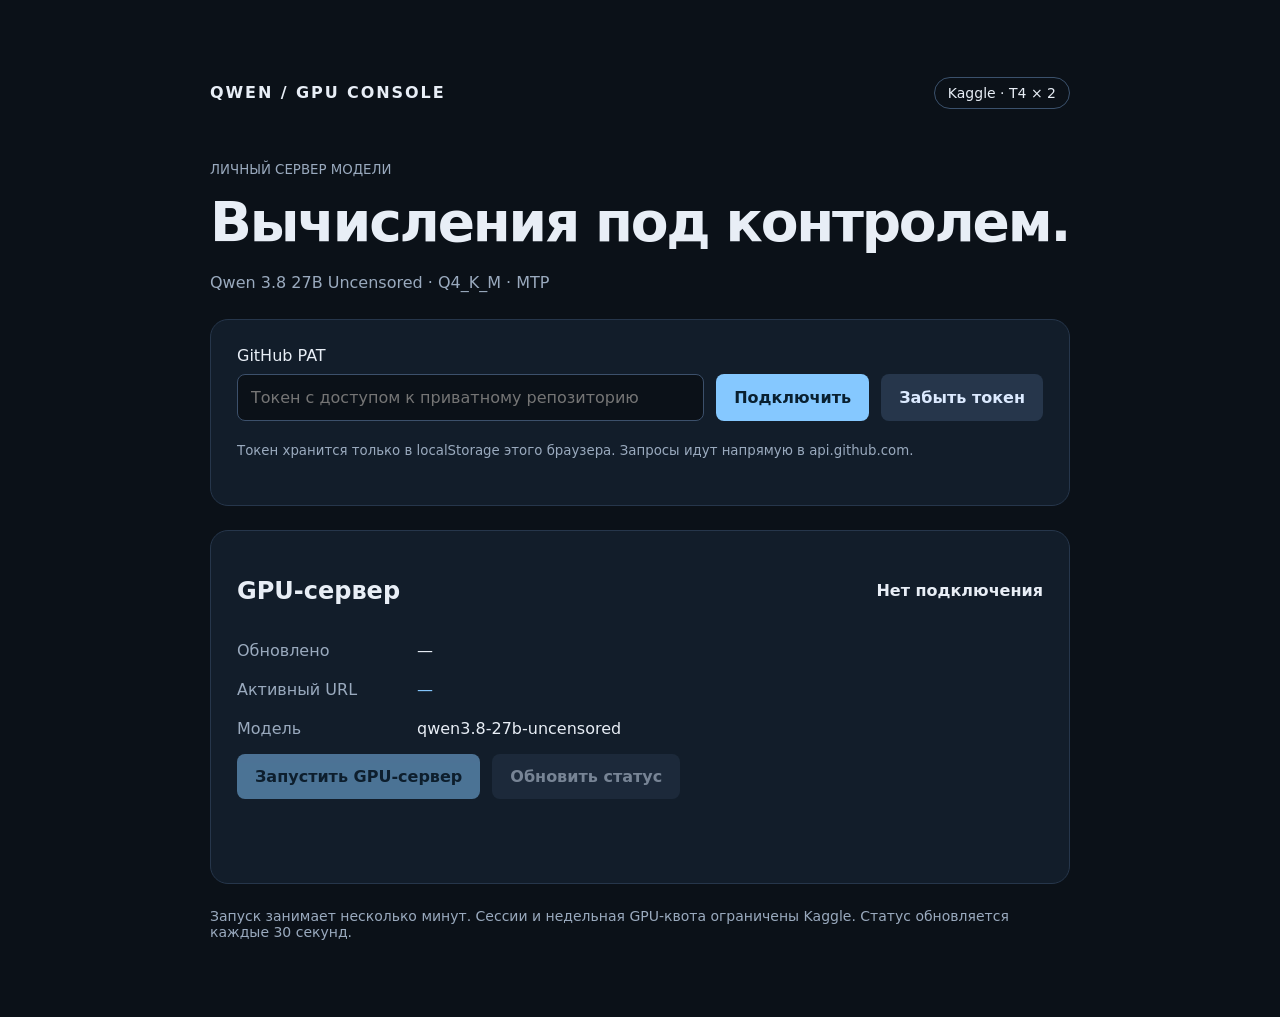
==== index.html @ e949f156 "Detect stale online heartbeat after five minutes" ====
<!doctype html>
<html lang="ru"><meta charset="utf-8"><meta name="viewport" content="width=device-width,initial-scale=1"><meta name="referrer" content="no-referrer"><title>Qwen · GPU Console</title>
<style>:root{color-scheme:dark;font:16px system-ui;background:#0b1118;color:#e8eef6}*{box-sizing:border-box}body{margin:0;padding:6vw 20px}main{max-width:860px;margin:auto}header{display:flex;justify-content:space-between;align-items:center;margin-bottom:50px}.brand{font-weight:750;letter-spacing:.12em}.muted,small{color:#9aaabe}h1{font-size:clamp(32px,6vw,55px);letter-spacing:-.04em;margin:12px 0}p{line-height:1.6}section{background:#121d2a;border:1px solid #26364b;border-radius:18px;padding:26px;margin:24px 0}.row{display:flex;gap:12px;flex-wrap:wrap}label{display:block;margin-bottom:9px}input{background:#0b1118;border:1px solid #3c506b;color:#fff;border-radius:8px;padding:13px;font:inherit;flex:1;min-width:180px}button{font:inherit;font-weight:650;padding:13px 18px;border:0;border-radius:8px;background:#85c8ff;color:#092030;cursor:pointer}button.secondary{background:#26364b;color:#dceaff}button:disabled{opacity:.5;cursor:wait}dl{display:grid;grid-template-columns:160px 1fr;gap:20px}dt{color:#9aaabe}dd{margin:0;overflow-wrap:anywhere}a{color:#85c8ff}.badge{border:1px solid #3b516c;border-radius:30px;padding:7px 13px;font-size:14px}#feedback{min-height:26px;color:#a8d4ff;white-space:pre-wrap}footer{font-size:14px;color:#9aaabe}input:focus-visible,button:focus-visible,a:focus-visible{outline:3px solid #85c8ff;outline-offset:3px}@media(max-width:530px){dl{grid-template-columns:1fr;gap:8px}dd{margin-bottom:16px}section{padding:20px}}</style>
<main><header><span class="brand">QWEN / GPU CONSOLE</span><span class="badge">Kaggle · T4 × 2</span></header><small>ЛИЧНЫЙ СЕРВЕР МОДЕЛИ</small><h1>Вычисления под контролем.</h1><p class="muted">Qwen 3.8 27B Uncensored · Q4_K_M · MTP</p>
<section><label for="pat">GitHub PAT</label><div class="row"><input id="pat" type="password" autocomplete="off" placeholder="Токен с доступом к приватному репозиторию"><button id="connect">Подключить</button><button class="secondary" id="forget">Забыть токен</button></div><p><small>Токен хранится только в localStorage этого браузера. Запросы идут напрямую в api.github.com.</small></p></section>
<section aria-labelledby="statusTitle"><div class="row" style="justify-content:space-between;align-items:center"><h2 id="statusTitle">GPU-сервер</h2><strong id="state" role="status">Нет подключения</strong></div><dl><dt>Обновлено</dt><dd id="updated">—</dd><dt>Активный URL</dt><dd><a id="url" target="_blank" rel="noopener noreferrer">—</a></dd><dt>Модель</dt><dd>qwen3.8-27b-uncensored</dd></dl><div class="row"><button id="start" disabled>Запустить GPU-сервер</button><button class="secondary" id="refresh" disabled>Обновить статус</button></div><p id="feedback" aria-live="polite"></p></section><footer>Запуск занимает несколько минут. Сессии и недельная GPU-квота ограничены Kaggle. Статус обновляется каждые 30 секунд.</footer></main>
<script>
'use strict';
const $=id=>document.getElementById(id), storageKey='kaggle-qwen-github-pat';let owner='',busy=false;
$('pat').value=localStorage.getItem(storageKey)||'';
async function api(path,options={}){const token=$('pat').value.trim();if(!token)throw Error('Введите GitHub PAT.');const r=await fetch('https://api.github.com'+path,{...options,cache:'no-store',headers:{Accept:'application/vnd.github+json',Authorization:'Bearer '+token,'X-GitHub-Api-Version':'2022-11-28',...options.headers}});if(!r.ok)throw Error('GitHub API '+r.status+(r.status===401?' — проверьте токен':r.status===404?' — проверьте доступ к репозиторию':''));return r.status===204?null:r.json()}
async function connect(){owner=(await api('/user')).login;localStorage.setItem(storageKey,$('pat').value.trim());$('refresh').disabled=false;await refresh()}
async function refresh(){if(!owner)return;const file=await api('/repos/'+encodeURIComponent(owner)+'/kaggle-qwen/contents/status.json');const bytes=Uint8Array.from(atob(file.content.replace(/\s/g,'')),c=>c.charCodeAt(0));const s=JSON.parse(new TextDecoder().decode(bytes));const stale=['online','starting','queued','reconnecting'].includes(s.status)&&(!s.updated_at||Date.now()-Date.parse(s.updated_at)>(s.status==='online'?300000:1800000));$('state').textContent=stale?'Нет свежего сигнала':({online:'Работает',offline:'Выключен',queued:'В очереди',starting:'Запускается',reconnecting:'Переподключается',error:'Ошибка'}[s.status]||s.status);$('updated').textContent=s.updated_at?new Date(s.updated_at).toLocaleString():'—';const link=$('url');link.textContent='—';link.removeAttribute('href');if(s.url&&s.status==='online'&&!stale){const url=new URL(s.url);if(url.protocol!=='https:')throw Error('Некорректный URL сервера');link.textContent=url.href;link.href=url.href} $('start').disabled=busy||(!stale&&['queued','starting','reconnecting','online'].includes(s.status));$('feedback').textContent=s.message||''}
async function guard(fn){try{await fn()}catch(e){$('feedback').textContent=e.message}}
$('connect').onclick=()=>guard(connect);$('refresh').onclick=()=>guard(refresh);$('forget').onclick=()=>{localStorage.removeItem(storageKey);$('pat').value='';owner='';$('state').textContent='Нет подключения';$('start').disabled=true;$('refresh').disabled=true;$('url').removeAttribute('href');$('url').textContent='—';$('feedback').textContent='Токен удалён из этого браузера.'};
$('start').onclick=()=>guard(async()=>{busy=true;$('start').disabled=true;try{await api('/repos/'+encodeURIComponent(owner)+'/kaggle-qwen/actions/workflows/start.yml/dispatches',{method:'POST',body:JSON.stringify({ref:'main'}),headers:{'Content-Type':'application/json'}});$('feedback').textContent='Запуск отправлен. Ожидайте готовности GPU-сервера.'}finally{busy=false;setTimeout(()=>guard(refresh),5000)}});
setInterval(()=>guard(refresh),30000);if($('pat').value)guard(connect);
</script></html>
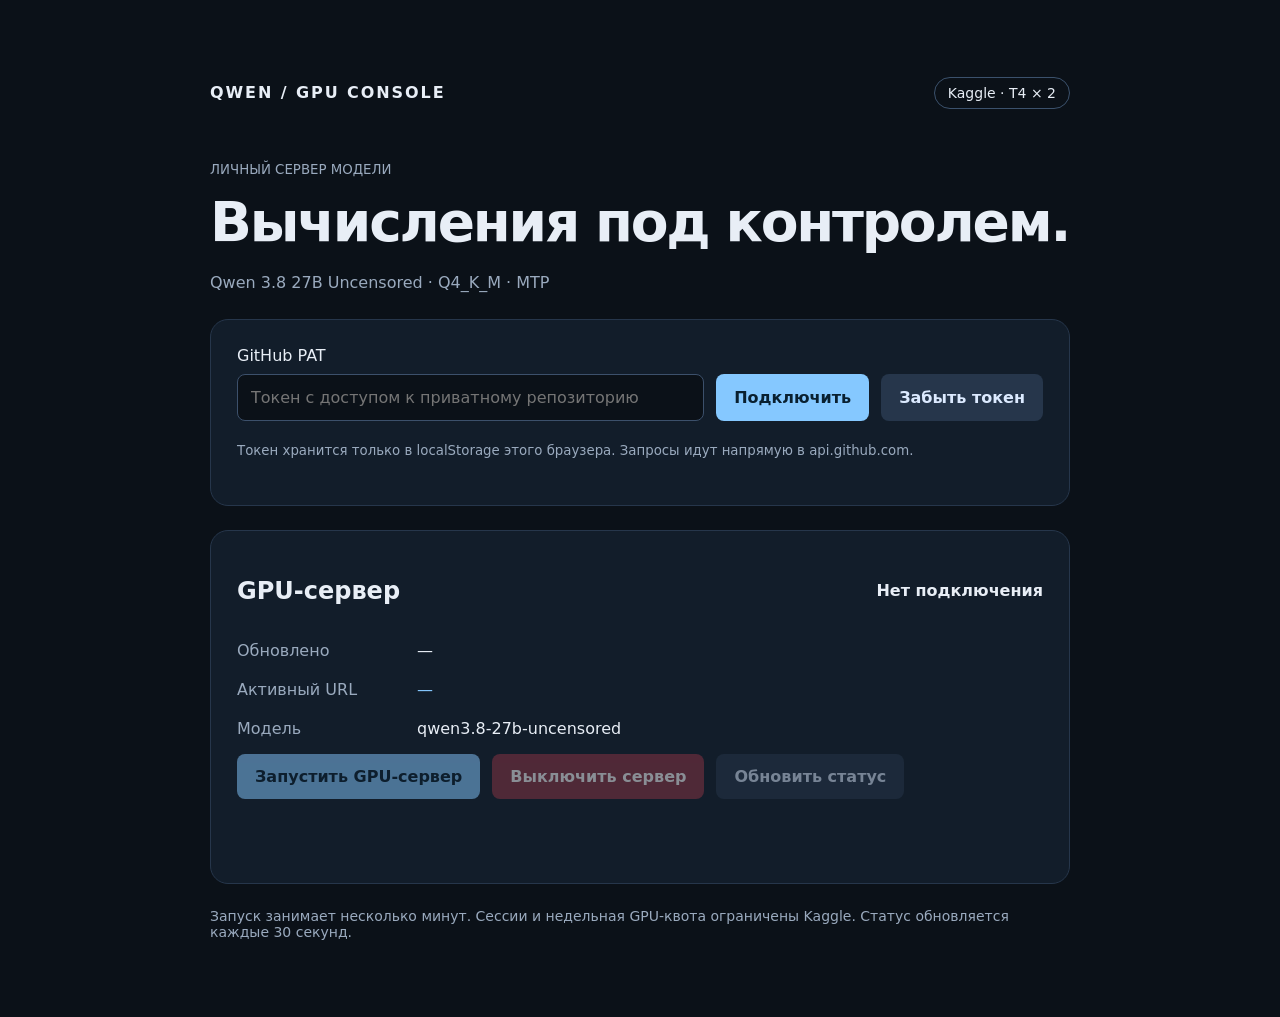
==== commit b193ffe6: "Add a separate GPU server shutdown button" ====
--- a/index.html
+++ b/index.html
@@ -1,19 +1,20 @@
 <!doctype html>
 <html lang="ru"><meta charset="utf-8"><meta name="viewport" content="width=device-width,initial-scale=1"><meta name="referrer" content="no-referrer"><title>Qwen · GPU Console</title>
-<style>:root{color-scheme:dark;font:16px system-ui;background:#0b1118;color:#e8eef6}*{box-sizing:border-box}body{margin:0;padding:6vw 20px}main{max-width:860px;margin:auto}header{display:flex;justify-content:space-between;align-items:center;margin-bottom:50px}.brand{font-weight:750;letter-spacing:.12em}.muted,small{color:#9aaabe}h1{font-size:clamp(32px,6vw,55px);letter-spacing:-.04em;margin:12px 0}p{line-height:1.6}section{background:#121d2a;border:1px solid #26364b;border-radius:18px;padding:26px;margin:24px 0}.row{display:flex;gap:12px;flex-wrap:wrap}label{display:block;margin-bottom:9px}input{background:#0b1118;border:1px solid #3c506b;color:#fff;border-radius:8px;padding:13px;font:inherit;flex:1;min-width:180px}button{font:inherit;font-weight:650;padding:13px 18px;border:0;border-radius:8px;background:#85c8ff;color:#092030;cursor:pointer}button.secondary{background:#26364b;color:#dceaff}button:disabled{opacity:.5;cursor:wait}dl{display:grid;grid-template-columns:160px 1fr;gap:20px}dt{color:#9aaabe}dd{margin:0;overflow-wrap:anywhere}a{color:#85c8ff}.badge{border:1px solid #3b516c;border-radius:30px;padding:7px 13px;font-size:14px}#feedback{min-height:26px;color:#a8d4ff;white-space:pre-wrap}footer{font-size:14px;color:#9aaabe}input:focus-visible,button:focus-visible,a:focus-visible{outline:3px solid #85c8ff;outline-offset:3px}@media(max-width:530px){dl{grid-template-columns:1fr;gap:8px}dd{margin-bottom:16px}section{padding:20px}}</style>
+<style>:root{color-scheme:dark;font:16px system-ui;background:#0b1118;color:#e8eef6}*{box-sizing:border-box}body{margin:0;padding:6vw 20px}main{max-width:860px;margin:auto}header{display:flex;justify-content:space-between;align-items:center;margin-bottom:50px}.brand{font-weight:750;letter-spacing:.12em}.muted,small{color:#9aaabe}h1{font-size:clamp(32px,6vw,55px);letter-spacing:-.04em;margin:12px 0}p{line-height:1.6}section{background:#121d2a;border:1px solid #26364b;border-radius:18px;padding:26px;margin:24px 0}.row{display:flex;gap:12px;flex-wrap:wrap}label{display:block;margin-bottom:9px}input{background:#0b1118;border:1px solid #3c506b;color:#fff;border-radius:8px;padding:13px;font:inherit;flex:1;min-width:180px}button{font:inherit;font-weight:650;padding:13px 18px;border:0;border-radius:8px;background:#85c8ff;color:#092030;cursor:pointer}button.danger{background:#8d3544;color:#fff}button.secondary{background:#26364b;color:#dceaff}button:disabled{opacity:.5;cursor:wait}dl{display:grid;grid-template-columns:160px 1fr;gap:20px}dt{color:#9aaabe}dd{margin:0;overflow-wrap:anywhere}a{color:#85c8ff}.badge{border:1px solid #3b516c;border-radius:30px;padding:7px 13px;font-size:14px}#feedback{min-height:26px;color:#a8d4ff;white-space:pre-wrap}footer{font-size:14px;color:#9aaabe}input:focus-visible,button:focus-visible,a:focus-visible{outline:3px solid #85c8ff;outline-offset:3px}@media(max-width:530px){dl{grid-template-columns:1fr;gap:8px}dd{margin-bottom:16px}section{padding:20px}}</style>
 <main><header><span class="brand">QWEN / GPU CONSOLE</span><span class="badge">Kaggle · T4 × 2</span></header><small>ЛИЧНЫЙ СЕРВЕР МОДЕЛИ</small><h1>Вычисления под контролем.</h1><p class="muted">Qwen 3.8 27B Uncensored · Q4_K_M · MTP</p>
 <section><label for="pat">GitHub PAT</label><div class="row"><input id="pat" type="password" autocomplete="off" placeholder="Токен с доступом к приватному репозиторию"><button id="connect">Подключить</button><button class="secondary" id="forget">Забыть токен</button></div><p><small>Токен хранится только в localStorage этого браузера. Запросы идут напрямую в api.github.com.</small></p></section>
-<section aria-labelledby="statusTitle"><div class="row" style="justify-content:space-between;align-items:center"><h2 id="statusTitle">GPU-сервер</h2><strong id="state" role="status">Нет подключения</strong></div><dl><dt>Обновлено</dt><dd id="updated">—</dd><dt>Активный URL</dt><dd><a id="url" target="_blank" rel="noopener noreferrer">—</a></dd><dt>Модель</dt><dd>qwen3.8-27b-uncensored</dd></dl><div class="row"><button id="start" disabled>Запустить GPU-сервер</button><button class="secondary" id="refresh" disabled>Обновить статус</button></div><p id="feedback" aria-live="polite"></p></section><footer>Запуск занимает несколько минут. Сессии и недельная GPU-квота ограничены Kaggle. Статус обновляется каждые 30 секунд.</footer></main>
+<section aria-labelledby="statusTitle"><div class="row" style="justify-content:space-between;align-items:center"><h2 id="statusTitle">GPU-сервер</h2><strong id="state" role="status">Нет подключения</strong></div><dl><dt>Обновлено</dt><dd id="updated">—</dd><dt>Активный URL</dt><dd><a id="url" target="_blank" rel="noopener noreferrer">—</a></dd><dt>Модель</dt><dd>qwen3.8-27b-uncensored</dd></dl><div class="row"><button id="start" disabled>Запустить GPU-сервер</button><button class="danger" id="stop" disabled>Выключить сервер</button><button class="secondary" id="refresh" disabled>Обновить статус</button></div><p id="feedback" aria-live="polite"></p></section><footer>Запуск занимает несколько минут. Сессии и недельная GPU-квота ограничены Kaggle. Статус обновляется каждые 30 секунд.</footer></main>
 <script>
 'use strict';
 const $=id=>document.getElementById(id), storageKey='kaggle-qwen-github-pat';let owner='',busy=false;
 $('pat').value=localStorage.getItem(storageKey)||'';
 async function api(path,options={}){const token=$('pat').value.trim();if(!token)throw Error('Введите GitHub PAT.');const r=await fetch('https://api.github.com'+path,{...options,cache:'no-store',headers:{Accept:'application/vnd.github+json',Authorization:'Bearer '+token,'X-GitHub-Api-Version':'2022-11-28',...options.headers}});if(!r.ok)throw Error('GitHub API '+r.status+(r.status===401?' — проверьте токен':r.status===404?' — проверьте доступ к репозиторию':''));return r.status===204?null:r.json()}
 async function connect(){owner=(await api('/user')).login;localStorage.setItem(storageKey,$('pat').value.trim());$('refresh').disabled=false;await refresh()}
-async function refresh(){if(!owner)return;const file=await api('/repos/'+encodeURIComponent(owner)+'/kaggle-qwen/contents/status.json');const bytes=Uint8Array.from(atob(file.content.replace(/\s/g,'')),c=>c.charCodeAt(0));const s=JSON.parse(new TextDecoder().decode(bytes));const stale=['online','starting','queued','reconnecting'].includes(s.status)&&(!s.updated_at||Date.now()-Date.parse(s.updated_at)>(s.status==='online'?300000:1800000));$('state').textContent=stale?'Нет свежего сигнала':({online:'Работает',offline:'Выключен',queued:'В очереди',starting:'Запускается',reconnecting:'Переподключается',error:'Ошибка'}[s.status]||s.status);$('updated').textContent=s.updated_at?new Date(s.updated_at).toLocaleString():'—';const link=$('url');link.textContent='—';link.removeAttribute('href');if(s.url&&s.status==='online'&&!stale){const url=new URL(s.url);if(url.protocol!=='https:')throw Error('Некорректный URL сервера');link.textContent=url.href;link.href=url.href} $('start').disabled=busy||(!stale&&['queued','starting','reconnecting','online'].includes(s.status));$('feedback').textContent=s.message||''}
+async function refresh(){if(!owner)return;const file=await api('/repos/'+encodeURIComponent(owner)+'/kaggle-qwen/contents/status.json');const bytes=Uint8Array.from(atob(file.content.replace(/\s/g,'')),c=>c.charCodeAt(0));const s=JSON.parse(new TextDecoder().decode(bytes));const stale=['online','starting','queued','reconnecting','stopping'].includes(s.status)&&(!s.updated_at||Date.now()-Date.parse(s.updated_at)>(s.status==='online'?300000:1800000));$('state').textContent=stale?'Нет свежего сигнала':({online:'Работает',offline:'Выключен',queued:'В очереди',starting:'Запускается',reconnecting:'Переподключается',stopping:'Выключается',error:'Ошибка'}[s.status]||s.status);$('updated').textContent=s.updated_at?new Date(s.updated_at).toLocaleString():'—';const link=$('url');link.textContent='—';link.removeAttribute('href');if(s.url&&s.status==='online'&&!stale){const url=new URL(s.url);if(url.protocol!=='https:')throw Error('Некорректный URL сервера');link.textContent=url.href;link.href=url.href} $('start').disabled=busy||(!stale&&['queued','starting','reconnecting','online','stopping'].includes(s.status));$('stop').disabled=busy||!['queued','starting','reconnecting','online'].includes(s.status);$('feedback').textContent=s.message||''}
 async function guard(fn){try{await fn()}catch(e){$('feedback').textContent=e.message}}
-$('connect').onclick=()=>guard(connect);$('refresh').onclick=()=>guard(refresh);$('forget').onclick=()=>{localStorage.removeItem(storageKey);$('pat').value='';owner='';$('state').textContent='Нет подключения';$('start').disabled=true;$('refresh').disabled=true;$('url').removeAttribute('href');$('url').textContent='—';$('feedback').textContent='Токен удалён из этого браузера.'};
-$('start').onclick=()=>guard(async()=>{busy=true;$('start').disabled=true;try{await api('/repos/'+encodeURIComponent(owner)+'/kaggle-qwen/actions/workflows/start.yml/dispatches',{method:'POST',body:JSON.stringify({ref:'main'}),headers:{'Content-Type':'application/json'}});$('feedback').textContent='Запуск отправлен. Ожидайте готовности GPU-сервера.'}finally{busy=false;setTimeout(()=>guard(refresh),5000)}});
+$('connect').onclick=()=>guard(connect);$('refresh').onclick=()=>guard(refresh);$('forget').onclick=()=>{localStorage.removeItem(storageKey);$('pat').value='';owner='';$('state').textContent='Нет подключения';$('start').disabled=true;$('refresh').disabled=true;$('stop').disabled=true;$('url').removeAttribute('href');$('url').textContent='—';$('feedback').textContent='Токен удалён из этого браузера.'};
+$('start').onclick=()=>guard(async()=>{busy=true;$('start').disabled=true;$('stop').disabled=true;try{await api('/repos/'+encodeURIComponent(owner)+'/kaggle-qwen/actions/workflows/start.yml/dispatches',{method:'POST',body:JSON.stringify({ref:'main'}),headers:{'Content-Type':'application/json'}});$('feedback').textContent='Запуск отправлен. Ожидайте готовности GPU-сервера.'}finally{busy=false;setTimeout(()=>guard(refresh),5000)}});
+$('stop').onclick=()=>guard(async()=>{busy=true;$('start').disabled=true;$('stop').disabled=true;try{await api('/repos/'+encodeURIComponent(owner)+'/kaggle-qwen/actions/workflows/stop.yml/dispatches',{method:'POST',body:JSON.stringify({ref:'main'}),headers:{'Content-Type':'application/json'}});$('feedback').textContent='Команда выключения отправлена. Ожидайте статуса «Выключен».'}finally{busy=false;setTimeout(()=>guard(refresh),5000)}});
 setInterval(()=>guard(refresh),30000);if($('pat').value)guard(connect);
 </script></html>
 
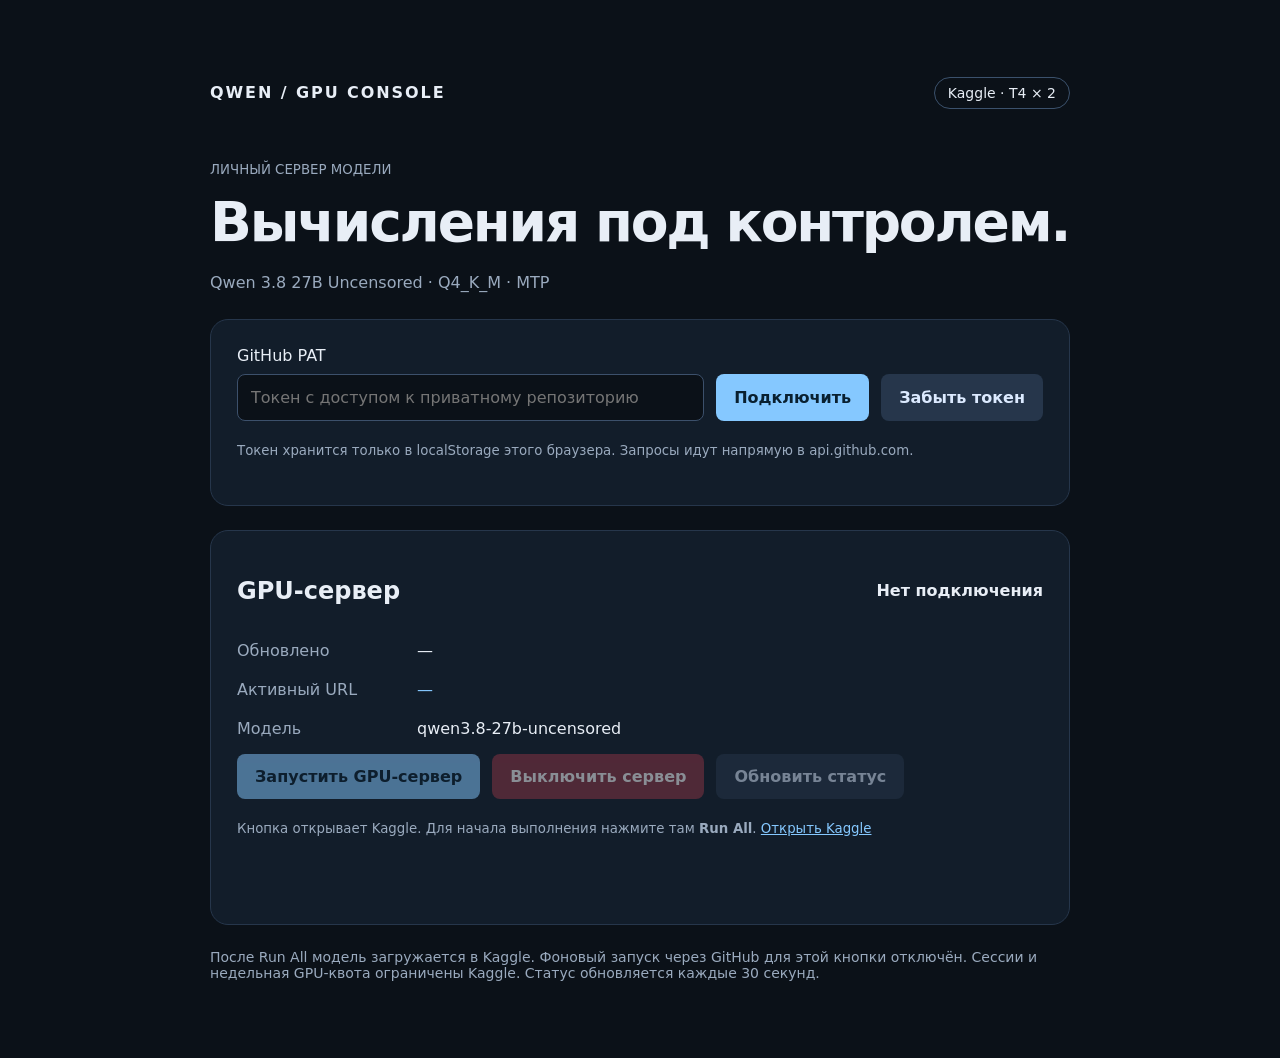
==== commit 7ac76bac: "Open interactive Kaggle start and prepare run control instead of queued batch dispatch" ====
--- a/index.html
+++ b/index.html
@@ -3,17 +3,18 @@
 <style>:root{color-scheme:dark;font:16px system-ui;background:#0b1118;color:#e8eef6}*{box-sizing:border-box}body{margin:0;padding:6vw 20px}main{max-width:860px;margin:auto}header{display:flex;justify-content:space-between;align-items:center;margin-bottom:50px}.brand{font-weight:750;letter-spacing:.12em}.muted,small{color:#9aaabe}h1{font-size:clamp(32px,6vw,55px);letter-spacing:-.04em;margin:12px 0}p{line-height:1.6}section{background:#121d2a;border:1px solid #26364b;border-radius:18px;padding:26px;margin:24px 0}.row{display:flex;gap:12px;flex-wrap:wrap}label{display:block;margin-bottom:9px}input{background:#0b1118;border:1px solid #3c506b;color:#fff;border-radius:8px;padding:13px;font:inherit;flex:1;min-width:180px}button{font:inherit;font-weight:650;padding:13px 18px;border:0;border-radius:8px;background:#85c8ff;color:#092030;cursor:pointer}button.danger{background:#8d3544;color:#fff}button.secondary{background:#26364b;color:#dceaff}button:disabled{opacity:.5;cursor:wait}dl{display:grid;grid-template-columns:160px 1fr;gap:20px}dt{color:#9aaabe}dd{margin:0;overflow-wrap:anywhere}a{color:#85c8ff}.badge{border:1px solid #3b516c;border-radius:30px;padding:7px 13px;font-size:14px}#feedback{min-height:26px;color:#a8d4ff;white-space:pre-wrap}footer{font-size:14px;color:#9aaabe}input:focus-visible,button:focus-visible,a:focus-visible{outline:3px solid #85c8ff;outline-offset:3px}@media(max-width:530px){dl{grid-template-columns:1fr;gap:8px}dd{margin-bottom:16px}section{padding:20px}}</style>
 <main><header><span class="brand">QWEN / GPU CONSOLE</span><span class="badge">Kaggle · T4 × 2</span></header><small>ЛИЧНЫЙ СЕРВЕР МОДЕЛИ</small><h1>Вычисления под контролем.</h1><p class="muted">Qwen 3.8 27B Uncensored · Q4_K_M · MTP</p>
 <section><label for="pat">GitHub PAT</label><div class="row"><input id="pat" type="password" autocomplete="off" placeholder="Токен с доступом к приватному репозиторию"><button id="connect">Подключить</button><button class="secondary" id="forget">Забыть токен</button></div><p><small>Токен хранится только в localStorage этого браузера. Запросы идут напрямую в api.github.com.</small></p></section>
-<section aria-labelledby="statusTitle"><div class="row" style="justify-content:space-between;align-items:center"><h2 id="statusTitle">GPU-сервер</h2><strong id="state" role="status">Нет подключения</strong></div><dl><dt>Обновлено</dt><dd id="updated">—</dd><dt>Активный URL</dt><dd><a id="url" target="_blank" rel="noopener noreferrer">—</a></dd><dt>Модель</dt><dd>qwen3.8-27b-uncensored</dd></dl><div class="row"><button id="start" disabled>Запустить GPU-сервер</button><button class="danger" id="stop" disabled>Выключить сервер</button><button class="secondary" id="refresh" disabled>Обновить статус</button></div><p id="feedback" aria-live="polite"></p></section><footer>Запуск занимает несколько минут. Сессии и недельная GPU-квота ограничены Kaggle. Статус обновляется каждые 30 секунд.</footer></main>
+<section aria-labelledby="statusTitle"><div class="row" style="justify-content:space-between;align-items:center"><h2 id="statusTitle">GPU-сервер</h2><strong id="state" role="status">Нет подключения</strong></div><dl><dt>Обновлено</dt><dd id="updated">—</dd><dt>Активный URL</dt><dd><a id="url" target="_blank" rel="noopener noreferrer">—</a></dd><dt>Модель</dt><dd>qwen3.8-27b-uncensored</dd></dl><div class="row"><button id="start" disabled>Запустить GPU-сервер</button><button class="danger" id="stop" disabled>Выключить сервер</button><button class="secondary" id="refresh" disabled>Обновить статус</button></div><p><small>Кнопка открывает Kaggle. Для начала выполнения нажмите там <strong>Run All</strong>. <a href="https://www.kaggle.com/code/skyliper/kaggle-qwen-gpu-server-recovery/edit" target="_blank" rel="noopener noreferrer">Открыть Kaggle</a></small></p><p id="feedback" aria-live="polite"></p></section><footer>После Run All модель загружается в Kaggle. Фоновый запуск через GitHub для этой кнопки отключён. Сессии и недельная GPU-квота ограничены Kaggle. Статус обновляется каждые 30 секунд.</footer></main>
 <script>
 'use strict';
 const $=id=>document.getElementById(id), storageKey='kaggle-qwen-github-pat';let owner='',busy=false;
 $('pat').value=localStorage.getItem(storageKey)||'';
 async function api(path,options={}){const token=$('pat').value.trim();if(!token)throw Error('Введите GitHub PAT.');const r=await fetch('https://api.github.com'+path,{...options,cache:'no-store',headers:{Accept:'application/vnd.github+json',Authorization:'Bearer '+token,'X-GitHub-Api-Version':'2022-11-28',...options.headers}});if(!r.ok)throw Error('GitHub API '+r.status+(r.status===401?' — проверьте токен':r.status===404?' — проверьте доступ к репозиторию':''));return r.status===204?null:r.json()}
 async function connect(){owner=(await api('/user')).login;localStorage.setItem(storageKey,$('pat').value.trim());$('refresh').disabled=false;await refresh()}
-async function refresh(){if(!owner)return;const file=await api('/repos/'+encodeURIComponent(owner)+'/kaggle-qwen/contents/status.json');const bytes=Uint8Array.from(atob(file.content.replace(/\s/g,'')),c=>c.charCodeAt(0));const s=JSON.parse(new TextDecoder().decode(bytes));const stale=['online','starting','queued','reconnecting','stopping'].includes(s.status)&&(!s.updated_at||Date.now()-Date.parse(s.updated_at)>(s.status==='online'?300000:1800000));$('state').textContent=stale?'Нет свежего сигнала':({online:'Работает',offline:'Выключен',queued:'В очереди',starting:'Запускается',reconnecting:'Переподключается',stopping:'Выключается',error:'Ошибка'}[s.status]||s.status);$('updated').textContent=s.updated_at?new Date(s.updated_at).toLocaleString():'—';const link=$('url');link.textContent='—';link.removeAttribute('href');if(s.url&&s.status==='online'&&!stale){const url=new URL(s.url);if(url.protocol!=='https:')throw Error('Некорректный URL сервера');link.textContent=url.href;link.href=url.href} $('start').disabled=busy||(!stale&&['queued','starting','reconnecting','online','stopping'].includes(s.status));$('stop').disabled=busy||!['queued','starting','reconnecting','online'].includes(s.status);$('feedback').textContent=s.message||''}
+async function refresh(){if(!owner)return;const file=await api('/repos/'+encodeURIComponent(owner)+'/kaggle-qwen/contents/status.json');const bytes=Uint8Array.from(atob(file.content.replace(/\s/g,'')),c=>c.charCodeAt(0));const s=JSON.parse(new TextDecoder().decode(bytes));const stale=['online','starting','queued','reconnecting','stopping'].includes(s.status)&&(!s.updated_at||Date.now()-Date.parse(s.updated_at)>(s.status==='online'?300000:1800000));$('state').textContent=stale?'Нет свежего сигнала':({online:'Работает',offline:'Выключен',queued:'В очереди',starting:'Запускается',reconnecting:'Переподключается',stopping:'Выключается',caching:'Подготовка модели',error:'Ошибка'}[s.status]||s.status);$('updated').textContent=s.updated_at?new Date(s.updated_at).toLocaleString():'—';const link=$('url');link.textContent='—';link.removeAttribute('href');if(s.url&&s.status==='online'&&!stale){const url=new URL(s.url);if(url.protocol!=='https:')throw Error('Некорректный URL сервера');link.textContent=url.href;link.href=url.href} $('start').disabled=busy||(!stale&&['starting','reconnecting','online','stopping','caching'].includes(s.status));$('stop').disabled=busy||!['queued','starting','reconnecting','online'].includes(s.status);$('feedback').textContent=s.message||''}
 async function guard(fn){try{await fn()}catch(e){$('feedback').textContent=e.message}}
 $('connect').onclick=()=>guard(connect);$('refresh').onclick=()=>guard(refresh);$('forget').onclick=()=>{localStorage.removeItem(storageKey);$('pat').value='';owner='';$('state').textContent='Нет подключения';$('start').disabled=true;$('refresh').disabled=true;$('stop').disabled=true;$('url').removeAttribute('href');$('url').textContent='—';$('feedback').textContent='Токен удалён из этого браузера.'};
-$('start').onclick=()=>guard(async()=>{busy=true;$('start').disabled=true;$('stop').disabled=true;try{await api('/repos/'+encodeURIComponent(owner)+'/kaggle-qwen/actions/workflows/start.yml/dispatches',{method:'POST',body:JSON.stringify({ref:'main'}),headers:{'Content-Type':'application/json'}});$('feedback').textContent='Запуск отправлен. Ожидайте готовности GPU-сервера.'}finally{busy=false;setTimeout(()=>guard(refresh),5000)}});
+$('start').onclick=()=>guard(async()=>{const target=window.open('https://www.kaggle.com/code/skyliper/kaggle-qwen-gpu-server-recovery/edit','_blank');if(target)target.opener=null;busy=true;$('start').disabled=true;try{const path='/repos/'+encodeURIComponent(owner)+'/kaggle-qwen/contents/control.json';let saved=false;for(let attempt=0;attempt<4;attempt++){const old=await api(path);const value=JSON.stringify({action:'run',updated_at:new Date().toISOString()})+'\n';try{await api(path,{method:'PUT',headers:{'Content-Type':'application/json'},body:JSON.stringify({message:'Prepare interactive Kaggle start',sha:old.sha,content:btoa(value)})});saved=true;break}catch(e){if(!e.message.startsWith('GitHub API 409'))throw e}}if(!saved)throw Error('Не удалось подготовить запуск. Повторите попытку.');$('feedback').textContent=target?'Запуск подготовлен. В открытом Kaggle нажмите Run All.':'Запуск подготовлен. Браузер заблокировал вкладку — откройте Kaggle по ссылке ниже и нажмите Run All.'}finally{busy=false;$('start').disabled=false}});
+
 $('stop').onclick=()=>guard(async()=>{busy=true;$('start').disabled=true;$('stop').disabled=true;try{await api('/repos/'+encodeURIComponent(owner)+'/kaggle-qwen/actions/workflows/stop.yml/dispatches',{method:'POST',body:JSON.stringify({ref:'main'}),headers:{'Content-Type':'application/json'}});$('feedback').textContent='Команда выключения отправлена. Ожидайте статуса «Выключен».'}finally{busy=false;setTimeout(()=>guard(refresh),5000)}});
 setInterval(()=>guard(refresh),30000);if($('pat').value)guard(connect);
 </script></html>
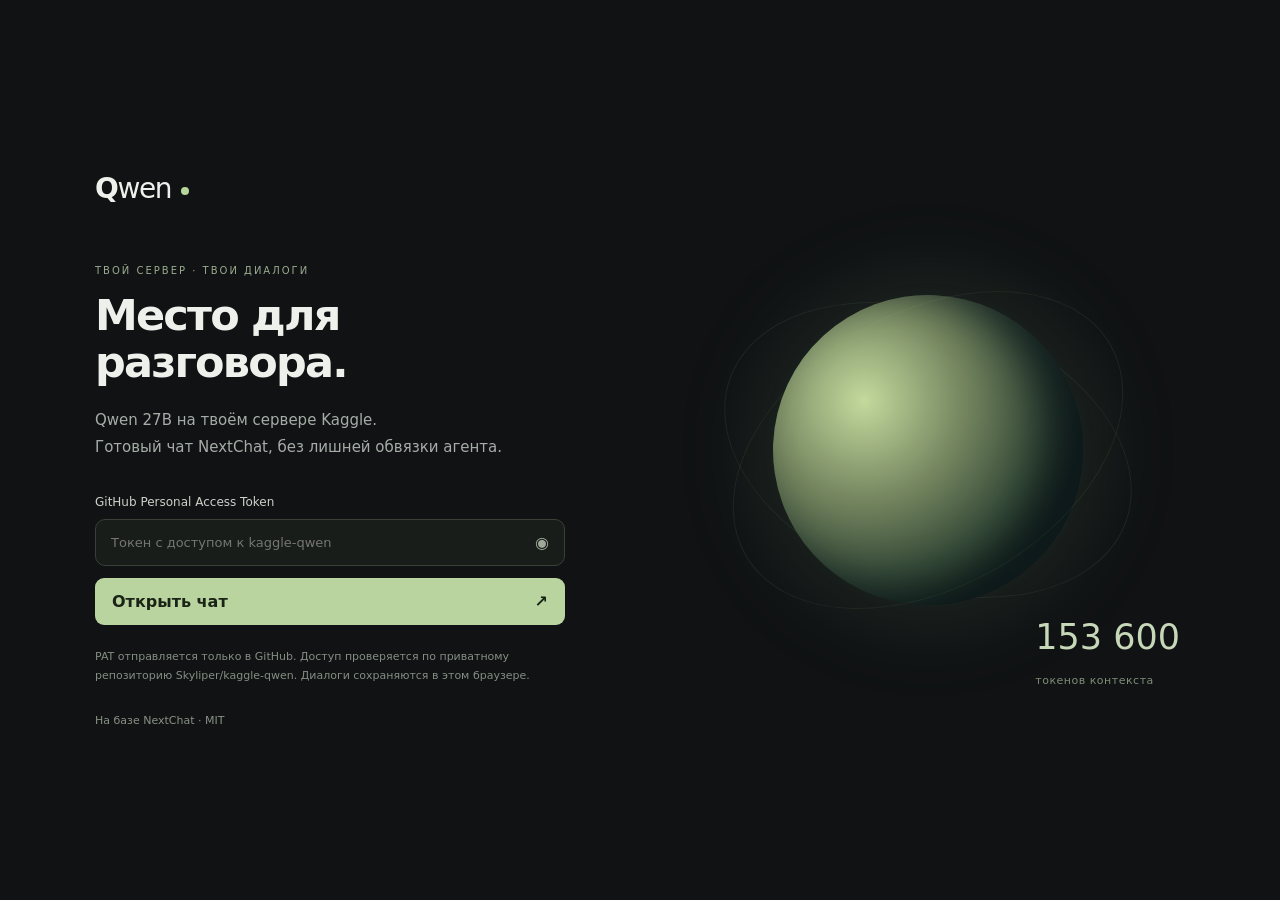
==== commit cf90f666: "Deploy ready NextChat client with private GitHub PAT login and Kaggle controls" ====
--- a/index.html
+++ b/index.html
@@ -1,22 +1,3 @@
-<!doctype html>
-<html lang="ru"><meta charset="utf-8"><meta name="viewport" content="width=device-width,initial-scale=1"><meta name="referrer" content="no-referrer"><title>Qwen · GPU Console</title>
-<style>:root{color-scheme:dark;font:16px system-ui;background:#0b1118;color:#e8eef6}*{box-sizing:border-box}body{margin:0;padding:6vw 20px}main{max-width:860px;margin:auto}header{display:flex;justify-content:space-between;align-items:center;margin-bottom:50px}.brand{font-weight:750;letter-spacing:.12em}.muted,small{color:#9aaabe}h1{font-size:clamp(32px,6vw,55px);letter-spacing:-.04em;margin:12px 0}p{line-height:1.6}section{background:#121d2a;border:1px solid #26364b;border-radius:18px;padding:26px;margin:24px 0}.row{display:flex;gap:12px;flex-wrap:wrap}label{display:block;margin-bottom:9px}input{background:#0b1118;border:1px solid #3c506b;color:#fff;border-radius:8px;padding:13px;font:inherit;flex:1;min-width:180px}button{font:inherit;font-weight:650;padding:13px 18px;border:0;border-radius:8px;background:#85c8ff;color:#092030;cursor:pointer}button.danger{background:#8d3544;color:#fff}button.secondary{background:#26364b;color:#dceaff}button:disabled{opacity:.5;cursor:wait}dl{display:grid;grid-template-columns:160px 1fr;gap:20px}dt{color:#9aaabe}dd{margin:0;overflow-wrap:anywhere}a{color:#85c8ff}.badge{border:1px solid #3b516c;border-radius:30px;padding:7px 13px;font-size:14px}#feedback{min-height:26px;color:#a8d4ff;white-space:pre-wrap}footer{font-size:14px;color:#9aaabe}input:focus-visible,button:focus-visible,a:focus-visible{outline:3px solid #85c8ff;outline-offset:3px}@media(max-width:530px){dl{grid-template-columns:1fr;gap:8px}dd{margin-bottom:16px}section{padding:20px}}</style>
-<main><header><span class="brand">QWEN / GPU CONSOLE</span><span class="badge">Kaggle · T4 × 2</span></header><small>ЛИЧНЫЙ СЕРВЕР МОДЕЛИ</small><h1>Вычисления под контролем.</h1><p class="muted">Qwen 3.8 27B Uncensored · Q4_K_M · MTP</p>
-<section><label for="pat">GitHub PAT</label><div class="row"><input id="pat" type="password" autocomplete="off" placeholder="Токен с доступом к приватному репозиторию"><button id="connect">Подключить</button><button class="secondary" id="forget">Забыть токен</button></div><p><small>Токен хранится только в localStorage этого браузера. Запросы идут напрямую в api.github.com.</small></p></section>
-<section aria-labelledby="statusTitle"><div class="row" style="justify-content:space-between;align-items:center"><h2 id="statusTitle">GPU-сервер</h2><strong id="state" role="status">Нет подключения</strong></div><dl><dt>Обновлено</dt><dd id="updated">—</dd><dt>Активный URL</dt><dd><a id="url" target="_blank" rel="noopener noreferrer">—</a></dd><dt>Модель</dt><dd>qwen3.8-27b-uncensored</dd></dl><div class="row"><button id="start" disabled>Запустить GPU-сервер</button><button class="danger" id="stop" disabled>Выключить сервер</button><button class="secondary" id="refresh" disabled>Обновить статус</button></div><p><small>Кнопка открывает Kaggle. Для начала выполнения нажмите там <strong>Run All</strong>. <a href="https://www.kaggle.com/code/skyliper/kaggle-qwen-gpu-server-recovery/edit" target="_blank" rel="noopener noreferrer">Открыть Kaggle</a></small></p><p id="feedback" aria-live="polite"></p></section><footer>После Run All модель загружается в Kaggle. Фоновый запуск через GitHub для этой кнопки отключён. Сессии и недельная GPU-квота ограничены Kaggle. Статус обновляется каждые 30 секунд.</footer></main>
-<script>
-'use strict';
-const $=id=>document.getElementById(id), storageKey='kaggle-qwen-github-pat';let owner='',busy=false;
-$('pat').value=localStorage.getItem(storageKey)||'';
-async function api(path,options={}){const token=$('pat').value.trim();if(!token)throw Error('Введите GitHub PAT.');const r=await fetch('https://api.github.com'+path,{...options,cache:'no-store',headers:{Accept:'application/vnd.github+json',Authorization:'Bearer '+token,'X-GitHub-Api-Version':'2022-11-28',...options.headers}});if(!r.ok)throw Error('GitHub API '+r.status+(r.status===401?' — проверьте токен':r.status===404?' — проверьте доступ к репозиторию':''));return r.status===204?null:r.json()}
-async function connect(){owner=(await api('/user')).login;localStorage.setItem(storageKey,$('pat').value.trim());$('refresh').disabled=false;await refresh()}
-async function refresh(){if(!owner)return;const file=await api('/repos/'+encodeURIComponent(owner)+'/kaggle-qwen/contents/status.json');const bytes=Uint8Array.from(atob(file.content.replace(/\s/g,'')),c=>c.charCodeAt(0));const s=JSON.parse(new TextDecoder().decode(bytes));const stale=['online','starting','queued','reconnecting','stopping'].includes(s.status)&&(!s.updated_at||Date.now()-Date.parse(s.updated_at)>(s.status==='online'?300000:1800000));$('state').textContent=stale?'Нет свежего сигнала':({online:'Работает',offline:'Выключен',queued:'В очереди',starting:'Запускается',reconnecting:'Переподключается',stopping:'Выключается',caching:'Подготовка модели',error:'Ошибка'}[s.status]||s.status);$('updated').textContent=s.updated_at?new Date(s.updated_at).toLocaleString():'—';const link=$('url');link.textContent='—';link.removeAttribute('href');if(s.url&&s.status==='online'&&!stale){const url=new URL(s.url);if(url.protocol!=='https:')throw Error('Некорректный URL сервера');link.textContent=url.href;link.href=url.href} $('start').disabled=busy||(!stale&&['starting','reconnecting','online','stopping','caching'].includes(s.status));$('stop').disabled=busy||!['queued','starting','reconnecting','online'].includes(s.status);$('feedback').textContent=s.message||''}
-async function guard(fn){try{await fn()}catch(e){$('feedback').textContent=e.message}}
-$('connect').onclick=()=>guard(connect);$('refresh').onclick=()=>guard(refresh);$('forget').onclick=()=>{localStorage.removeItem(storageKey);$('pat').value='';owner='';$('state').textContent='Нет подключения';$('start').disabled=true;$('refresh').disabled=true;$('stop').disabled=true;$('url').removeAttribute('href');$('url').textContent='—';$('feedback').textContent='Токен удалён из этого браузера.'};
-$('start').onclick=()=>guard(async()=>{const target=window.open('https://www.kaggle.com/code/skyliper/kaggle-qwen-gpu-server-recovery/edit','_blank');if(target)target.opener=null;busy=true;$('start').disabled=true;try{const path='/repos/'+encodeURIComponent(owner)+'/kaggle-qwen/contents/control.json';let saved=false;for(let attempt=0;attempt<4;attempt++){const old=await api(path);const value=JSON.stringify({action:'run',updated_at:new Date().toISOString()})+'\n';try{await api(path,{method:'PUT',headers:{'Content-Type':'application/json'},body:JSON.stringify({message:'Prepare interactive Kaggle start',sha:old.sha,content:btoa(value)})});saved=true;break}catch(e){if(!e.message.startsWith('GitHub API 409'))throw e}}if(!saved)throw Error('Не удалось подготовить запуск. Повторите попытку.');$('feedback').textContent=target?'Запуск подготовлен. В открытом Kaggle нажмите Run All.':'Запуск подготовлен. Браузер заблокировал вкладку — откройте Kaggle по ссылке ниже и нажмите Run All.'}finally{busy=false;$('start').disabled=false}});
-
-$('stop').onclick=()=>guard(async()=>{busy=true;$('start').disabled=true;$('stop').disabled=true;try{await api('/repos/'+encodeURIComponent(owner)+'/kaggle-qwen/actions/workflows/stop.yml/dispatches',{method:'POST',body:JSON.stringify({ref:'main'}),headers:{'Content-Type':'application/json'}});$('feedback').textContent='Команда выключения отправлена. Ожидайте статуса «Выключен».'}finally{busy=false;setTimeout(()=>guard(refresh),5000)}});
-setInterval(()=>guard(refresh),30000);if($('pat').value)guard(connect);
-</script></html>
-
-
+<!doctype html><html lang="ru"><head><meta charset="utf-8"><meta name="viewport" content="width=device-width,initial-scale=1"><meta name="referrer" content="no-referrer"><title>Qwen · Личный чат</title><link rel="stylesheet" href="app.css"><script src="login.js" defer></script></head><body>
+<main id="login"><div class="login-card"><div class="logo">Q<span>wen</span><i></i></div><p class="eyebrow">ТВОЙ СЕРВЕР · ТВОИ ДИАЛОГИ</p><h1>Место для разговора.</h1><p class="intro">Qwen 27B на твоём сервере Kaggle.<br>Готовый чат NextChat, без лишней обвязки агента.</p><form id="auth"><label for="pat">GitHub Personal Access Token</label><div class="token-wrap"><input id="pat" type="password" autocomplete="off" spellcheck="false" placeholder="Токен с доступом к kaggle-qwen" required><button type="button" id="reveal" aria-label="Показать токен">◉</button></div><button class="primary" id="enter" type="submit">Открыть чат <span>↗</span></button><p id="login-error" role="alert"></p></form><p class="note">PAT отправляется только в GitHub. Доступ проверяется по приватному репозиторию Skyliper/kaggle-qwen. Диалоги сохраняются в этом браузере.</p><a class="source" href="https://github.com/ChatGPTNextWeb/NextChat" target="_blank" rel="noopener noreferrer">На базе NextChat · MIT</a></div><div class="login-art" aria-hidden="true"><div class="orb"></div><span>153 600<br><small>токенов контекста</small></span></div></main>
+<div id="workspace" hidden><header><div class="brand">Qwen <span>27B</span></div><nav aria-label="Разделы"><button id="chat-tab" class="selected">Чат</button><button id="server-tab">Сервер</button></nav><div class="header-right"><span id="server-state" role="status">Проверка…</span><button id="logout">Выйти</button></div></header><iframe id="client" title="Чат Qwen" allow="clipboard-read; clipboard-write"></iframe><div id="notice" role="status" hidden></div></div></body></html>
--- a/app.css
+++ b/app.css
@@ -0,0 +1 @@
+*{box-sizing:border-box}html,body{margin:0;height:100%;font-family:Inter,system-ui,-apple-system,sans-serif;background:#101214;color:#eef0ec}button,input{font:inherit}button,a,input{-webkit-tap-highlight-color:transparent}button{cursor:pointer}button:disabled{opacity:.55;cursor:wait}[hidden]{display:none!important}#login{min-height:100%;display:grid;grid-template-columns:1fr 1fr;max-width:1200px;margin:auto;align-items:center;padding:70px 55px;gap:60px}.login-card{max-width:470px}.logo{font-size:28px;letter-spacing:-1.4px;font-weight:750;display:flex;align-items:center}.logo span{font-weight:400}.logo i{height:8px;width:8px;background:#b7d69a;border-radius:50%;margin:5px 0 0 10px}.eyebrow{color:#9aac8e;font-size:10px;letter-spacing:2px;margin:60px 0 16px}h1{font-size:43px;letter-spacing:-1.8px;line-height:1.1;font-weight:550;margin:0 0 20px}.intro{font-size:15px;line-height:1.8;color:#a6ada7}form{margin-top:34px}label{display:block;font-size:12px;color:#ccd1c9;margin-bottom:10px}.token-wrap{display:flex;border:1px solid #394137;border-radius:10px;background:#191d19;overflow:hidden}.token-wrap:focus-within{border-color:#b7d69a}input{min-width:0;flex:1;padding:15px;background:transparent;color:inherit;outline:0;border:0;font-size:13px}#reveal{background:transparent;border:0;color:#9ea99a;width:44px}.primary{width:100%;display:flex;justify-content:space-between;padding:14px 17px;background:#bad49f;color:#1a2416;border:0;border-radius:9px;font-weight:650;margin-top:12px}.note{font-size:11px;line-height:1.8;color:#858e83;margin-top:22px}.source{color:#899285;font-size:11px;text-decoration:none;display:inline-block;margin-top:17px}#login-error{font-size:12px;color:#efb4a7;line-height:1.5}.login-art{height:480px;position:relative;display:grid;place-items:center}.orb{width:310px;height:310px;border-radius:50%;background:radial-gradient(circle at 36% 28%,#c4d99d 0%,#73845e 34%,#354a38 59%,#16261d 74%);box-shadow:inset -25px -20px 45px #0b151acc,0 0 100px #81ad7330;transform:rotate(-20deg)}.login-art:before,.login-art:after{content:"";position:absolute;width:420px;height:420px;border:1px solid #9dc58719;border-radius:50%;transform:rotate(20deg) scaleY(.65)}.login-art:after{transform:rotate(-30deg) scaleY(.65)}.login-art>span{position:absolute;right:5px;bottom:0;color:#c7d8b8;font-size:35px;line-height:1;font-weight:300}.login-art small{color:#7f8e77;font-size:11px;letter-spacing:.5px}#workspace{height:100dvh;display:flex;flex-direction:column}header{height:54px;flex-shrink:0;display:flex;align-items:center;gap:28px;padding:0 22px;border-bottom:1px solid #2b302b;background:#141714}.brand{font-weight:700;font-size:17px}.brand span{font-size:10px;color:#b7cb9e;margin-left:5px}nav{display:flex;gap:4px}header button{border:0;background:transparent;color:#9ba693;padding:8px 13px;border-radius:6px;font-size:12px}header button:hover,header button.selected{background:#293225;color:#dfebd5}.header-right{margin-left:auto;display:flex;align-items:center;gap:12px}#server-state{font-size:11px;color:#a5b597}#server-state[data-state=offline]{color:#d7a594}iframe{flex:1;width:100%;border:0;background:#151515}#notice{position:fixed;bottom:20px;left:50%;transform:translateX(-50%);max-width:90%;padding:12px 20px;border:1px solid #655b38;background:#302c20;color:#eee1b6;border-radius:9px;font-size:12px}button:focus-visible,a:focus-visible{outline:2px solid #b7d69a;outline-offset:3px}@media(max-width:750px){#login{display:block;padding:36px 25px}.login-card{margin:8vh auto 0}.login-art{display:none}.eyebrow{margin-top:45px}h1{font-size:35px}header{padding:0 10px;gap:12px}.header-right{gap:0}#server-state{max-width:95px;white-space:nowrap;overflow:hidden;text-overflow:ellipsis}header button{padding:8px}.brand span{display:none}}@media(prefers-reduced-motion:no-preference){.orb{animation:float 10s ease-in-out infinite}@keyframes float{50%{transform:translateY(-12px) rotate(-10deg)}}}
